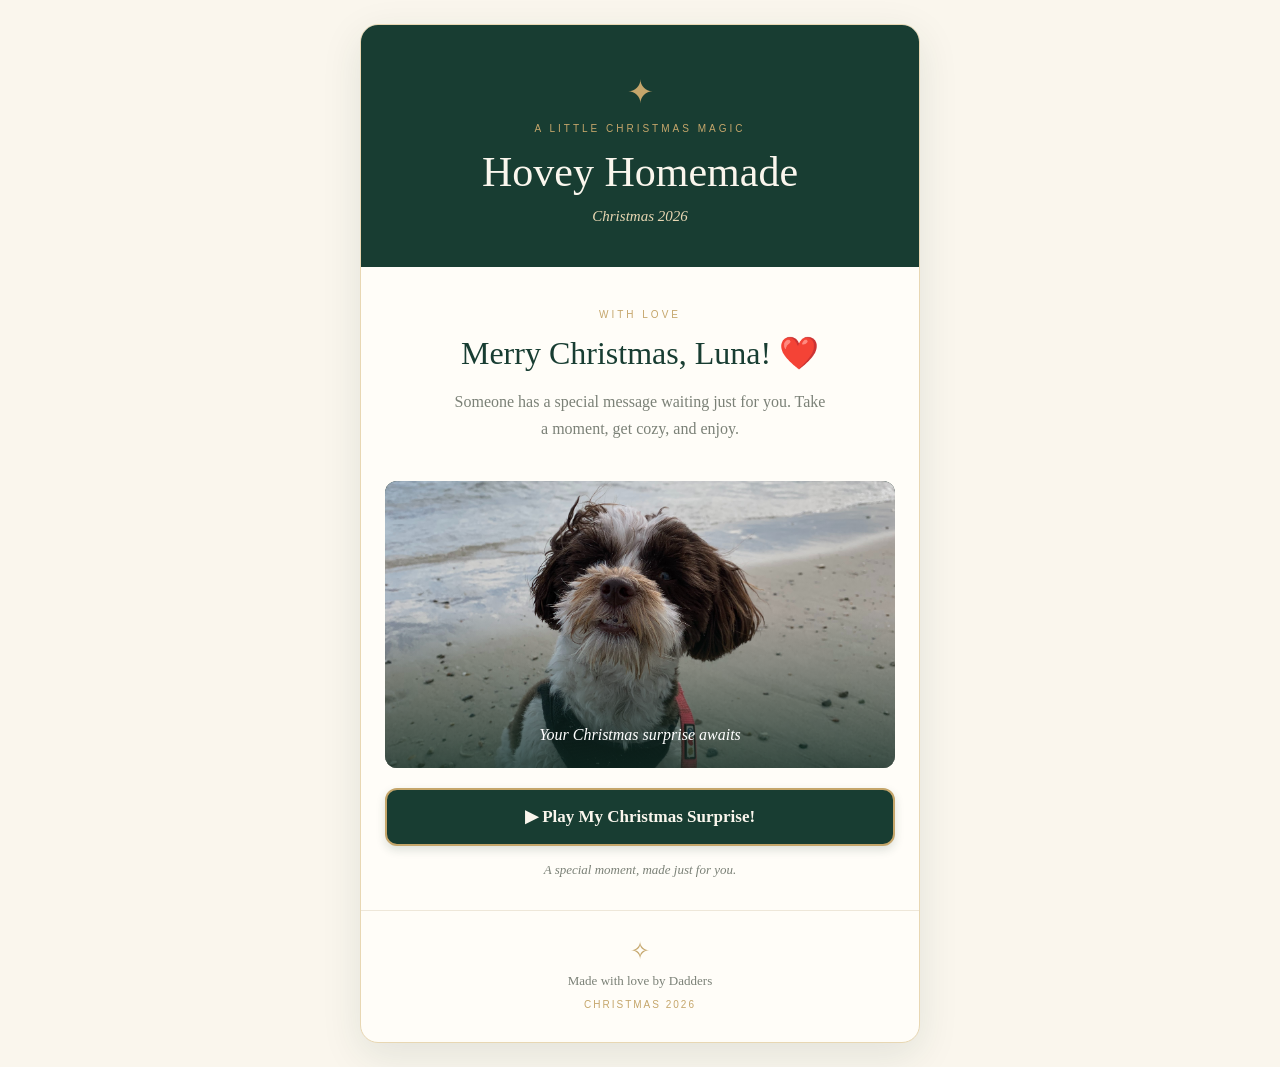
==== Luna/index.html @ 2cb9caec "New structure" ====
<!DOCTYPE html>
<html lang="en">
<head>
  <meta charset="UTF-8">
  <meta name="viewport" content="width=device-width, initial-scale=1.0">
  <meta name="theme-color" content="#183d32">
  <title>Hovey Homemade Christmas 2026</title>
  <link rel="stylesheet" href="style.css">
</head>
<body>
  <main class="christmas-card">
    <header class="site-header">
      <div class="ornament">✦</div>
      <p class="eyebrow">A LITTLE CHRISTMAS MAGIC</p>
      <h1>Hovey Homemade</h1>
      <p class="subtitle">Christmas 2026</p>
    </header>

    <section class="welcome">
      <p class="eyebrow">WITH LOVE</p>
      <h2 id="christmas-greeting">Merry Christmas!</h2>
      <p>
        Someone has a special message waiting just for you.
        Take a moment, get cozy, and enjoy.
      </p>
    </section>

    <section class="video-section">
      <div class="video-frame">
        <video id="surprise-video" controls playsinline preload="metadata">
          Your browser does not support video playback.
        </video>

        <div id="video-message" class="video-message">
          A special Christmas message for you ❤️
        </div>

        <div id="video-placeholder" class="video-placeholder">
          <img id="recipient-photo" src="images/luna.jpeg" alt="Luna's Christmas portrait">
          <div class="image-overlay">
            <p>Your Christmas surprise awaits</p>
          </div>
        </div>
      </div>

      <button id="play-surprise" class="surprise-button">
        ▶ Play My Christmas Surprise!
      </button>

      <p class="video-caption">
        A special moment, made just for you.
      </p>
    </section>

    <footer>
      <div class="footer-star">✧</div>
      <p id="made-with-love">Made with love</p>
      <p class="year" id="christmas-year">Christmas 2026</p>
    </footer>
  </main>

  <script src="app.js"></script>
</body>
</html>
---- Luna/style.css ----
/* =================================
   CHRISTMAS MEMORIES
   Warm & Cozy Christmas Theme
================================= */

:root {
  --evergreen: #183d32;
  --deep-green: #102c24;
  --cream: #faf6ed;
  --warm-white: #fffdf8;
  --gold: #c5a66b;
  --soft-gold: #e8d7b3;
  --text: #34443b;
  --muted: #7b8177;
}

* {
  margin: 0;
  padding: 0;
  box-sizing: border-box;
}

body {
  min-height: 100vh;
  background: var(--cream);
  color: var(--text);
  font-family: Georgia, "Times New Roman", serif;
  padding: 24px 16px;
}

.christmas-card {
  max-width: 560px;
  margin: 0 auto;
  background: var(--warm-white);
  border: 1px solid var(--soft-gold);
  border-radius: 18px;
  overflow: hidden;
  box-shadow: 0 12px 40px rgba(24, 61, 50, 0.10);
}

/* HEADER */

.site-header {
  background: var(--evergreen);
  color: var(--cream);
  text-align: center;
  padding: 48px 24px 42px;
  position: relative;
}

.ornament {
  color: var(--gold);
  font-size: 32px;
  margin-bottom: 12px;
}

.eyebrow {
  font-family: Arial, sans-serif;
  font-size: 10px;
  letter-spacing: 3px;
  text-transform: uppercase;
  color: var(--gold);
  margin-bottom: 14px;
}

.site-header h1 {
  font-size: clamp(30px, 8vw, 42px);
  font-weight: normal;
  line-height: 1.15;
}

.subtitle {
  font-size: 15px;
  font-style: italic;
  color: var(--soft-gold);
  margin-top: 12px;
}

/* WELCOME */

.welcome {
  text-align: center;
  padding: 42px 30px 28px;
}

.welcome h2 {
  color: var(--evergreen);
  font-size: 32px;
  font-weight: normal;
  margin-bottom: 16px;
}

.welcome > p:last-child {
  font-size: 16px;
  line-height: 1.7;
  color: var(--muted);
  max-width: 380px;
  margin: 0 auto;
}

/* VIDEO */

.video-section {
  padding: 10px 24px 32px;
}

.video-frame {
  position: relative;
  background: var(--deep-green);
  border-radius: 12px;
  overflow: hidden;
  aspect-ratio: 16 / 9;
  display: flex;
  align-items: center;
  justify-content: center;
}

.video-frame video {
  display: none;
  width: 100%;
  height: 100%;
  object-fit: contain;
}

.video-frame video.active {
  display: block;
}

.video-placeholder {
  color: var(--cream);
  text-align: center;
}

.play-icon {
  display: inline-flex;
  align-items: center;
  justify-content: center;
  width: 58px;
  height: 58px;
  border: 1px solid var(--gold);
  border-radius: 50%;
  color: var(--gold);
  font-size: 20px;
  padding-left: 4px;
  margin-bottom: 14px;
}

.video-placeholder {
  position: absolute;
  inset: 0;
  width: 100%;
  height: 100%;
  color: var(--cream);
  text-align: center;
  overflow: hidden;
}

.video-placeholder img {
  width: 100%;
  height: 100%;
  object-fit: cover;
  display: block;
}

.image-overlay {
  position: absolute;
  inset: 0;
  display: flex;
  align-items: flex-end;
  justify-content: center;
  padding: 24px;
  background: linear-gradient(
    transparent 45%,
    rgba(16, 44, 36, 0.75)
  );
}

.image-overlay p {
  color:white;
  font-size: 16px;
  font-style: italic;
}

.video-caption {
  text-align: center;
  font-size: 13px;
  font-style: italic;
  color: var(--muted);
  margin-top: 16px;
}

/* FOOTER */

footer {
  text-align: center;
  padding: 26px 20px 32px;
  border-top: 1px solid #eee7d9;
  color: var(--muted);
}

.footer-star {
  color: var(--gold);
  font-size: 24px;
  margin-bottom: 8px;
}

footer p {
  font-size: 13px;
}

footer .year {
  font-family: Arial, sans-serif;
  font-size: 10px;
  letter-spacing: 2px;
  text-transform: uppercase;
  margin-top: 10px;
  color: var(--gold);
}

/* MOBILE ADJUSTMENTS */

@media (max-width: 480px) {
  body {
    padding: 12px;
  }

  .site-header {
    padding: 38px 18px 34px;
  }

  .welcome {
    padding: 34px 22px 24px;
  }

  .welcome h2 {
    font-size: 28px;
  }
  .video-message {
    bottom: 5%;  
  }
  .video-section {
    padding: 8px 16px 28px;
  }
  
}
.surprise-button {
  display: block;
  width: 100%;
  min-height: 58px;
  margin: 20px auto 0;
  padding: 16px 20px;
  background: var(--evergreen);
  color: var(--cream);
  border: 2px solid var(--gold);
  border-radius: 12px;
  font-family: Georgia, serif;
  font-size: 17px;
  font-weight: bold;
  cursor: pointer;
  box-shadow: 0 4px 10px rgba(24, 61, 50, 0.15);
}

.surprise-button:active {
  transform: scale(0.98);
  background: var(--deep-green);
}
.video-message {
  display: none;
  position: absolute;
  bottom: 32px;
  left: 0;
  width: 100%;
  padding: 18px 12px;
  background: rgba(16, 44, 36, 0.35);
  color: var(--cream);
  text-align: center;
  font-family: Georgia, serif;
  font-size: 15px;
  font-style: italic;
  line-height: 1.4;
  z-index: 5;
  pointer-events: none;
}

.video-message.active {
  display: block;
}
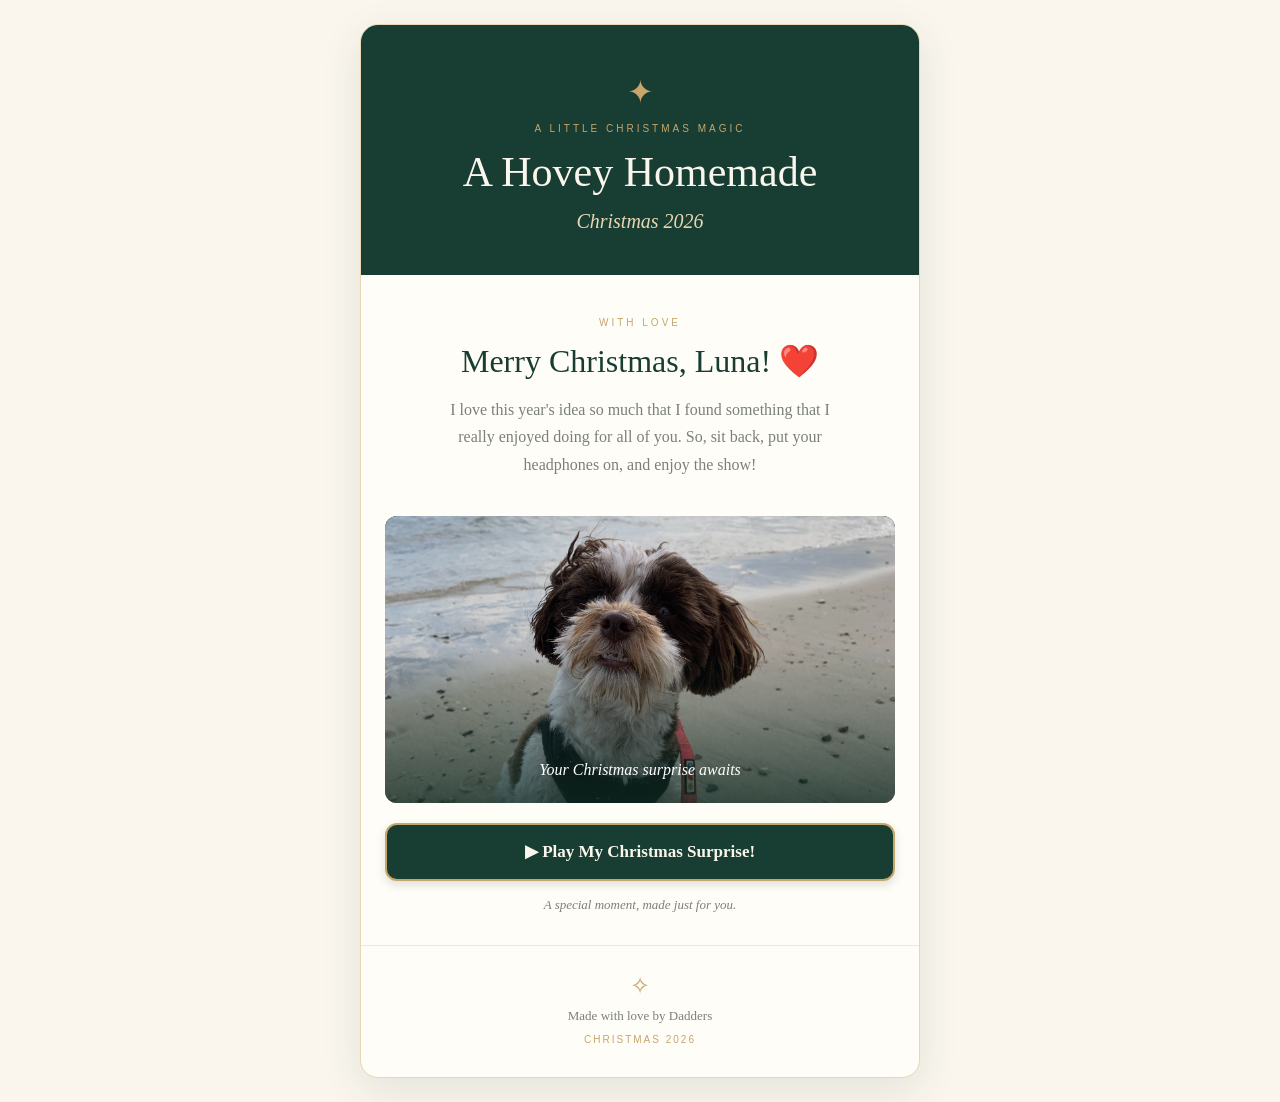
==== commit f91e727f: "Formatting tweaks" ====
--- a/Luna/index.html
+++ b/Luna/index.html
@@ -12,7 +12,7 @@
     <header class="site-header">
       <div class="ornament">✦</div>
       <p class="eyebrow">A LITTLE CHRISTMAS MAGIC</p>
-      <h1>Hovey Homemade</h1>
+      <h1>A Hovey Homemade</h1>
       <p class="subtitle">Christmas 2026</p>
     </header>
 
@@ -20,8 +20,9 @@
       <p class="eyebrow">WITH LOVE</p>
       <h2 id="christmas-greeting">Merry Christmas!</h2>
       <p>
-        Someone has a special message waiting just for you.
-        Take a moment, get cozy, and enjoy.
+        I love this year's idea so much that I found something that I really 
+        enjoyed doing for all of you. So, sit back, put your headphones on, and 
+        enjoy the show!
       </p>
     </section>
 
--- a/Luna/style.css
+++ b/Luna/style.css
@@ -71,10 +71,10 @@
 }
 
 .subtitle {
-  font-size: 15px;
+  font-size: 20px;
   font-style: italic;
   color: var(--soft-gold);
-  margin-top: 12px;
+  margin-top: 14px;
 }
 
 /* WELCOME */
